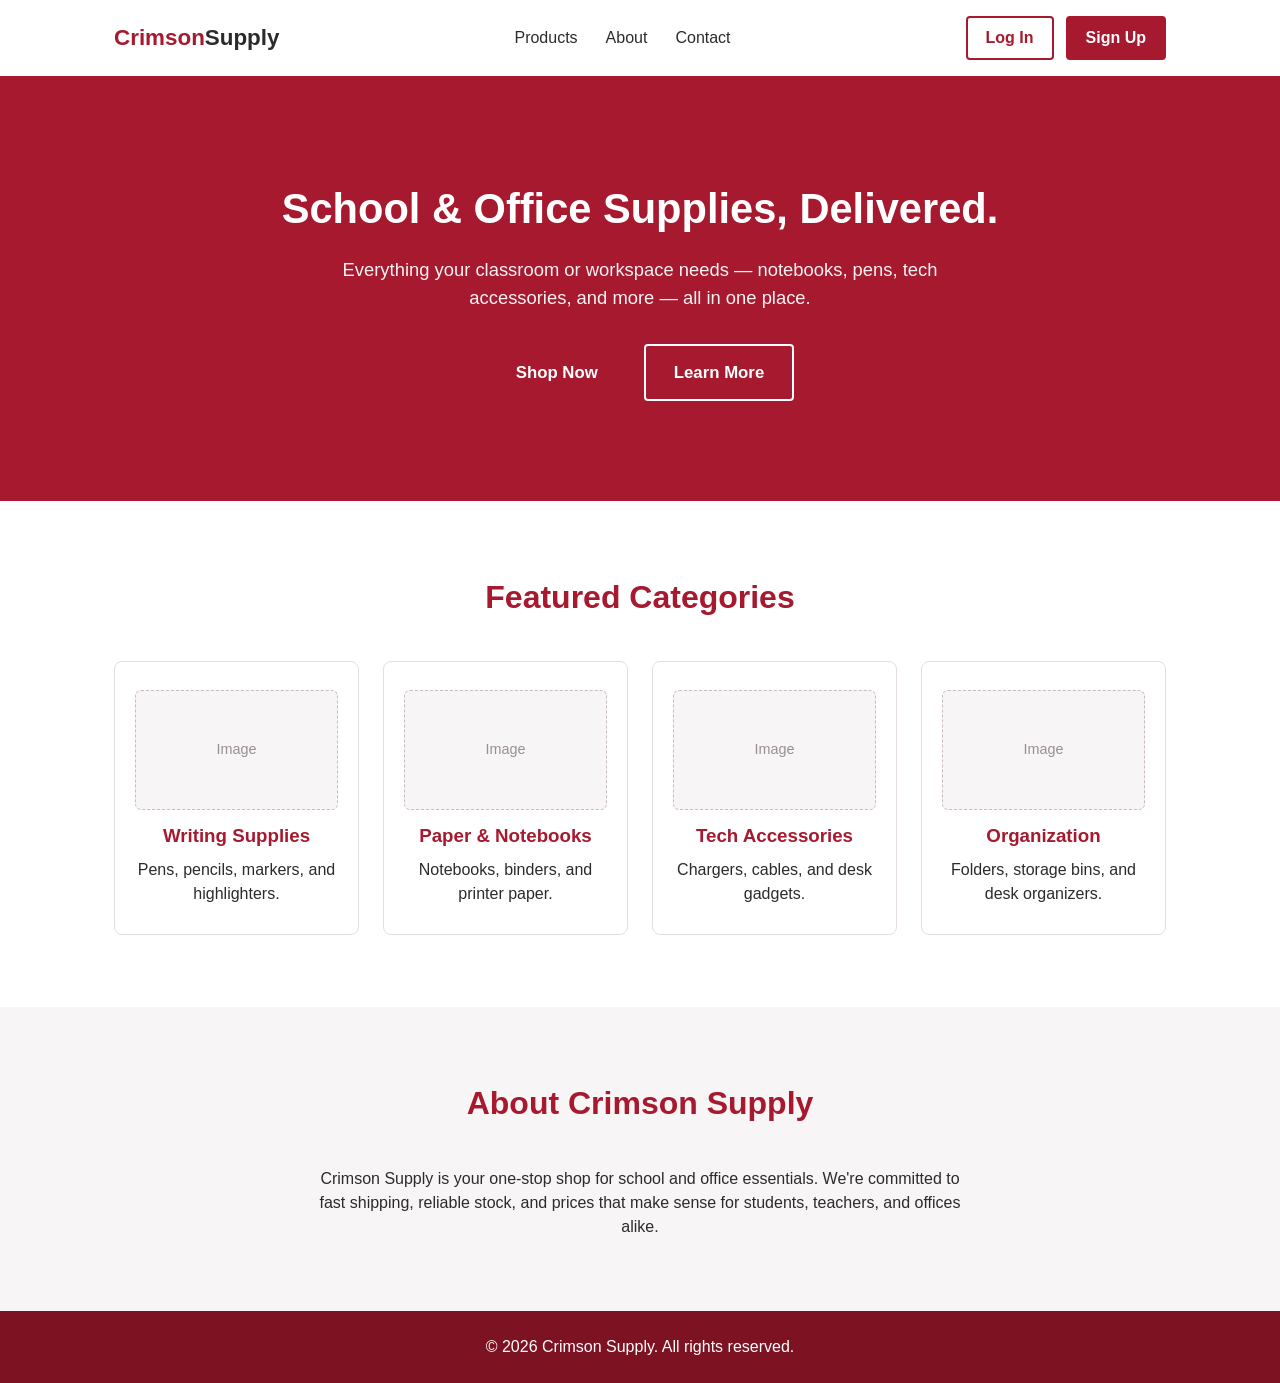
==== index.html @ c3a2ac33 "mock up" ====
<!DOCTYPE html>
<html lang="en">
<head>
  <meta charset="UTF-8">
  <meta name="viewport" content="width=device-width, initial-scale=1.0">
  <title>Crimson Supply</title>
  <link rel="stylesheet" href="resources/style/index.css">
</head>
<body>
  <header class="site-header">
    <div class="container header-inner">
      <a href="#" class="logo">Crimson<span>Supply</span></a>
      <nav class="main-nav">
        <a href="#products">Products</a>
        <a href="#about">About</a>
        <a href="#contact">Contact</a>
      </nav>
      <div class="header-actions">
        <a href="#login" class="btn btn-outline">Log In</a>
        <a href="#signup" class="btn btn-solid">Sign Up</a>
      </div>
    </div>
  </header>

  <main>
    <section class="hero">
      <div class="container hero-inner">
        <h1>School &amp; Office Supplies, Delivered.</h1>
        <p>Everything your classroom or workspace needs — notebooks, pens, tech accessories, and more — all in one place.</p>
        <div class="hero-actions">
          <a href="#products" class="btn btn-solid btn-large">Shop Now</a>
          <a href="#about" class="btn btn-outline btn-large">Learn More</a>
        </div>
      </div>
    </section>

    <section id="products" class="section">
      <div class="container">
        <h2>Featured Categories</h2>
        <div class="card-grid">
          <div class="card">
            <div class="card-image">Image</div>
            <h3>Writing Supplies</h3>
            <p>Pens, pencils, markers, and highlighters.</p>
          </div>
          <div class="card">
            <div class="card-image">Image</div>
            <h3>Paper &amp; Notebooks</h3>
            <p>Notebooks, binders, and printer paper.</p>
          </div>
          <div class="card">
            <div class="card-image">Image</div>
            <h3>Tech Accessories</h3>
            <p>Chargers, cables, and desk gadgets.</p>
          </div>
          <div class="card">
            <div class="card-image">Image</div>
            <h3>Organization</h3>
            <p>Folders, storage bins, and desk organizers.</p>
          </div>
        </div>
      </div>
    </section>

    <section id="about" class="section section-alt">
      <div class="container about-inner">
        <h2>About Crimson Supply</h2>
        <p>Crimson Supply is your one-stop shop for school and office essentials. We're committed to fast shipping, reliable stock, and prices that make sense for students, teachers, and offices alike.</p>
      </div>
    </section>
  </main>

  <footer id="contact" class="site-footer">
    <div class="container">
      <p>&copy; 2026 Crimson Supply. All rights reserved.</p>
    </div>
  </footer>

  <script src="resources/script/index.js"></script>
</body>
</html>
---- resources/style/index.css ----
:root {
  --crimson: #a6192e;
  --crimson-dark: #7d1322;
  --white: #ffffff;
  --off-white: #f7f5f5;
  --text: #2b2b2b;
}

* {
  box-sizing: border-box;
  margin: 0;
  padding: 0;
}

body {
  font-family: 'Segoe UI', Arial, sans-serif;
  color: var(--text);
  background: var(--white);
  line-height: 1.5;
}

.container {
  max-width: 1100px;
  margin: 0 auto;
  padding: 0 24px;
}

/* Header */
.site-header {
  background: var(--white);
  border-bottom: 2px solid var(--crimson);
  position: sticky;
  top: 0;
  z-index: 10;
}

.header-inner {
  display: flex;
  align-items: center;
  justify-content: space-between;
  padding: 16px 24px;
}

.logo {
  font-size: 1.4rem;
  font-weight: bold;
  color: var(--crimson);
  text-decoration: none;
}

.logo span {
  color: var(--text);
}

.main-nav {
  display: flex;
  gap: 28px;
}

.main-nav a {
  color: var(--text);
  text-decoration: none;
  font-weight: 500;
}

.main-nav a:hover {
  color: var(--crimson);
}

.header-actions {
  display: flex;
  gap: 12px;
}

/* Buttons */
.btn {
  display: inline-block;
  padding: 8px 18px;
  border-radius: 4px;
  text-decoration: none;
  font-weight: 600;
  border: 2px solid var(--crimson);
  transition: background 0.15s ease, color 0.15s ease;
}

.btn-solid {
  background: var(--crimson);
  color: var(--white);
}

.btn-solid:hover {
  background: var(--crimson-dark);
  border-color: var(--crimson-dark);
}

.btn-outline {
  background: transparent;
  color: var(--crimson);
}

.btn-outline:hover {
  background: var(--crimson);
  color: var(--white);
}

.btn-large {
  padding: 14px 28px;
  font-size: 1.05rem;
}

/* Hero */
.hero {
  background: var(--crimson);
  color: var(--white);
  text-align: center;
  padding: 100px 24px;
}

.hero h1 {
  font-size: 2.6rem;
  margin-bottom: 16px;
}

.hero p {
  font-size: 1.15rem;
  max-width: 600px;
  margin: 0 auto 32px;
  opacity: 0.95;
}

.hero-actions {
  display: flex;
  gap: 16px;
  justify-content: center;
}

.hero .btn-outline {
  border-color: var(--white);
  color: var(--white);
}

.hero .btn-outline:hover {
  background: var(--white);
  color: var(--crimson);
}

/* Sections */
.section {
  padding: 72px 24px;
}

.section h2 {
  text-align: center;
  font-size: 2rem;
  color: var(--crimson);
  margin-bottom: 40px;
}

.section-alt {
  background: var(--off-white);
}

.about-inner {
  text-align: center;
  max-width: 700px;
}

/* Cards */
.card-grid {
  display: grid;
  grid-template-columns: repeat(auto-fit, minmax(220px, 1fr));
  gap: 24px;
}

.card {
  background: var(--white);
  border: 1px solid #e5dede;
  border-radius: 8px;
  padding: 28px 20px;
  text-align: center;
  transition: box-shadow 0.15s ease, transform 0.15s ease;
}

.card:hover {
  box-shadow: 0 6px 18px rgba(166, 25, 46, 0.15);
  transform: translateY(-3px);
}

.card-image {
  height: 120px;
  border-radius: 6px;
  margin-bottom: 12px;
  background: var(--off-white);
  border: 1px dashed #c9bcbc;
  display: flex;
  align-items: center;
  justify-content: center;
  color: #9a8f8f;
  font-size: 0.9rem;
}

.card h3 {
  color: var(--crimson);
  margin-bottom: 8px;
}

/* Footer */
.site-footer {
  background: var(--crimson-dark);
  color: var(--white);
  text-align: center;
  padding: 24px;
}

/* Responsive */
@media (max-width: 700px) {
  .header-inner {
    flex-direction: column;
    gap: 12px;
  }

  .main-nav {
    gap: 16px;
  }

  .hero h1 {
    font-size: 2rem;
  }

  .hero-actions {
    flex-direction: column;
    align-items: center;
  }
}
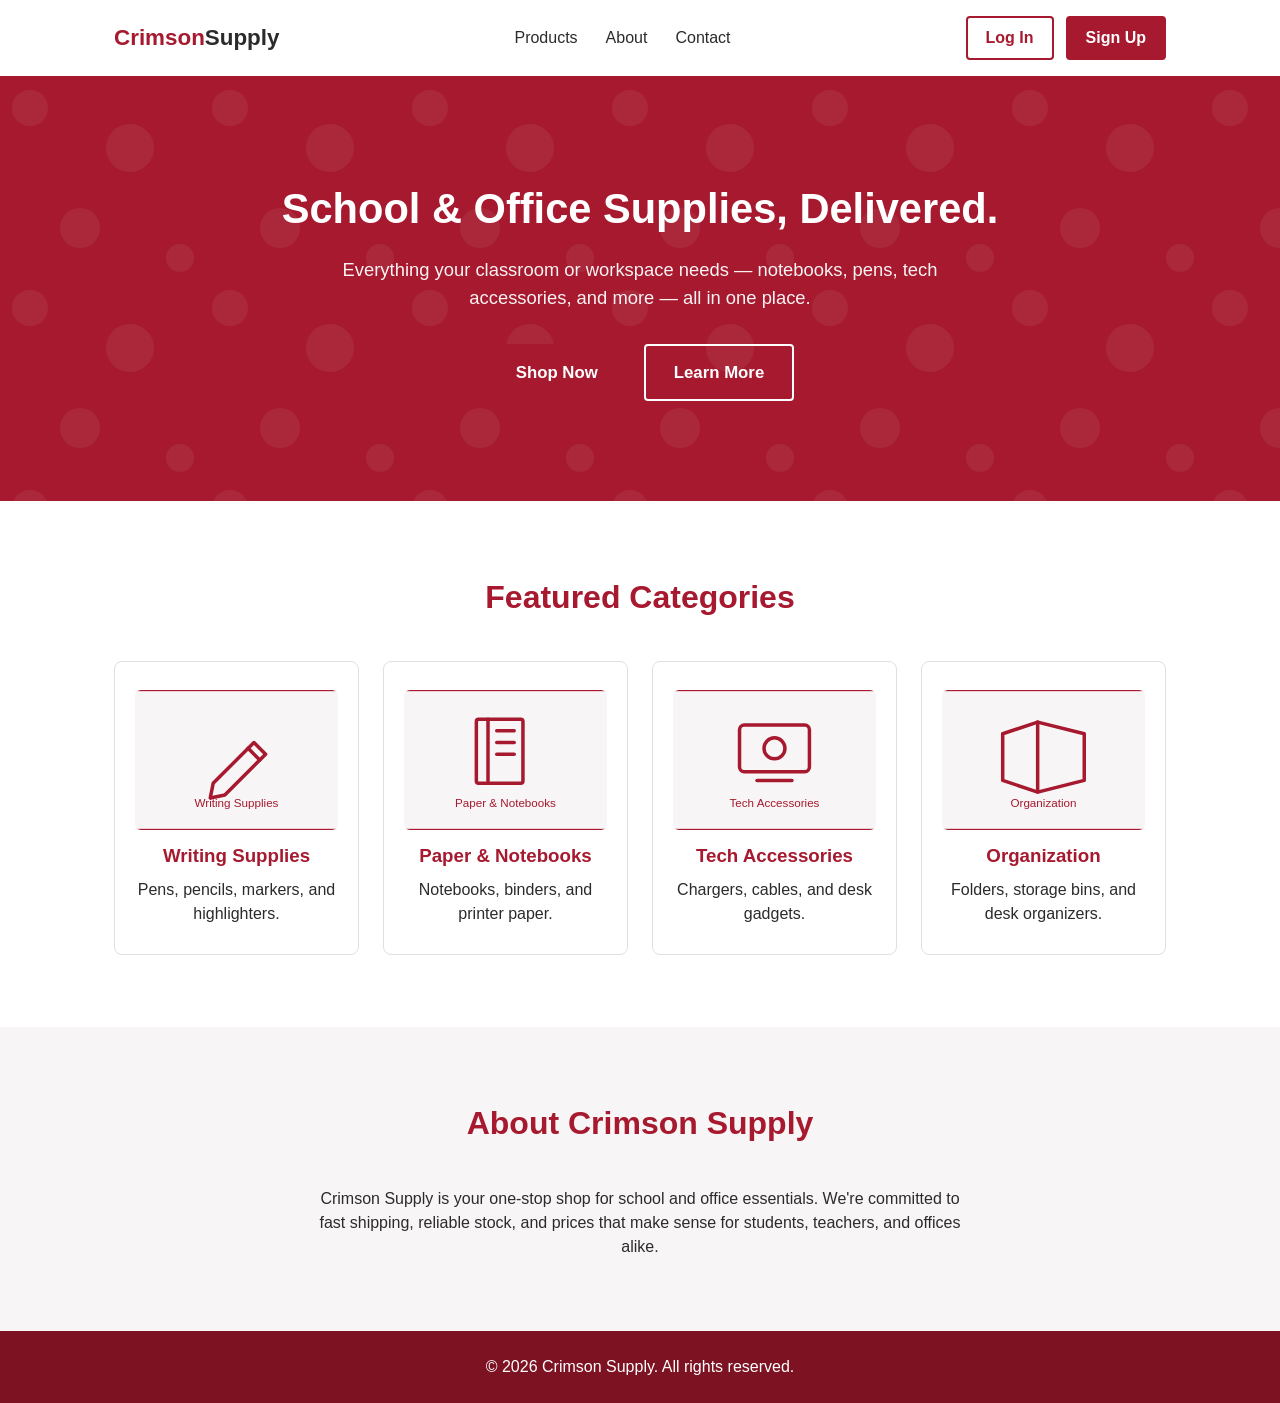
==== commit 56ae6bde: "mock up 2" ====
--- a/index.html
+++ b/index.html
@@ -39,22 +39,22 @@
         <h2>Featured Categories</h2>
         <div class="card-grid">
           <div class="card">
-            <div class="card-image">Image</div>
+            <img class="card-image" src="resources/images/writing-supplies.svg" alt="Writing supplies">
             <h3>Writing Supplies</h3>
             <p>Pens, pencils, markers, and highlighters.</p>
           </div>
           <div class="card">
-            <div class="card-image">Image</div>
+            <img class="card-image" src="resources/images/notebooks.svg" alt="Paper and notebooks">
             <h3>Paper &amp; Notebooks</h3>
             <p>Notebooks, binders, and printer paper.</p>
           </div>
           <div class="card">
-            <div class="card-image">Image</div>
+            <img class="card-image" src="resources/images/tech-accessories.svg" alt="Tech accessories">
             <h3>Tech Accessories</h3>
             <p>Chargers, cables, and desk gadgets.</p>
           </div>
           <div class="card">
-            <div class="card-image">Image</div>
+            <img class="card-image" src="resources/images/organization.svg" alt="Organization supplies">
             <h3>Organization</h3>
             <p>Folders, storage bins, and desk organizers.</p>
           </div>
--- a/resources/style/index.css
+++ b/resources/style/index.css
@@ -110,7 +110,7 @@
 
 /* Hero */
 .hero {
-  background: var(--crimson);
+  background: url('../images/hero-pattern.svg') repeat;
   color: var(--white);
   text-align: center;
   padding: 100px 24px;
@@ -187,16 +187,12 @@
 }
 
 .card-image {
-  height: 120px;
+  width: 100%;
+  height: 140px;
   border-radius: 6px;
   margin-bottom: 12px;
-  background: var(--off-white);
-  border: 1px dashed #c9bcbc;
-  display: flex;
-  align-items: center;
-  justify-content: center;
-  color: #9a8f8f;
-  font-size: 0.9rem;
+  object-fit: cover;
+  display: block;
 }
 
 .card h3 {
